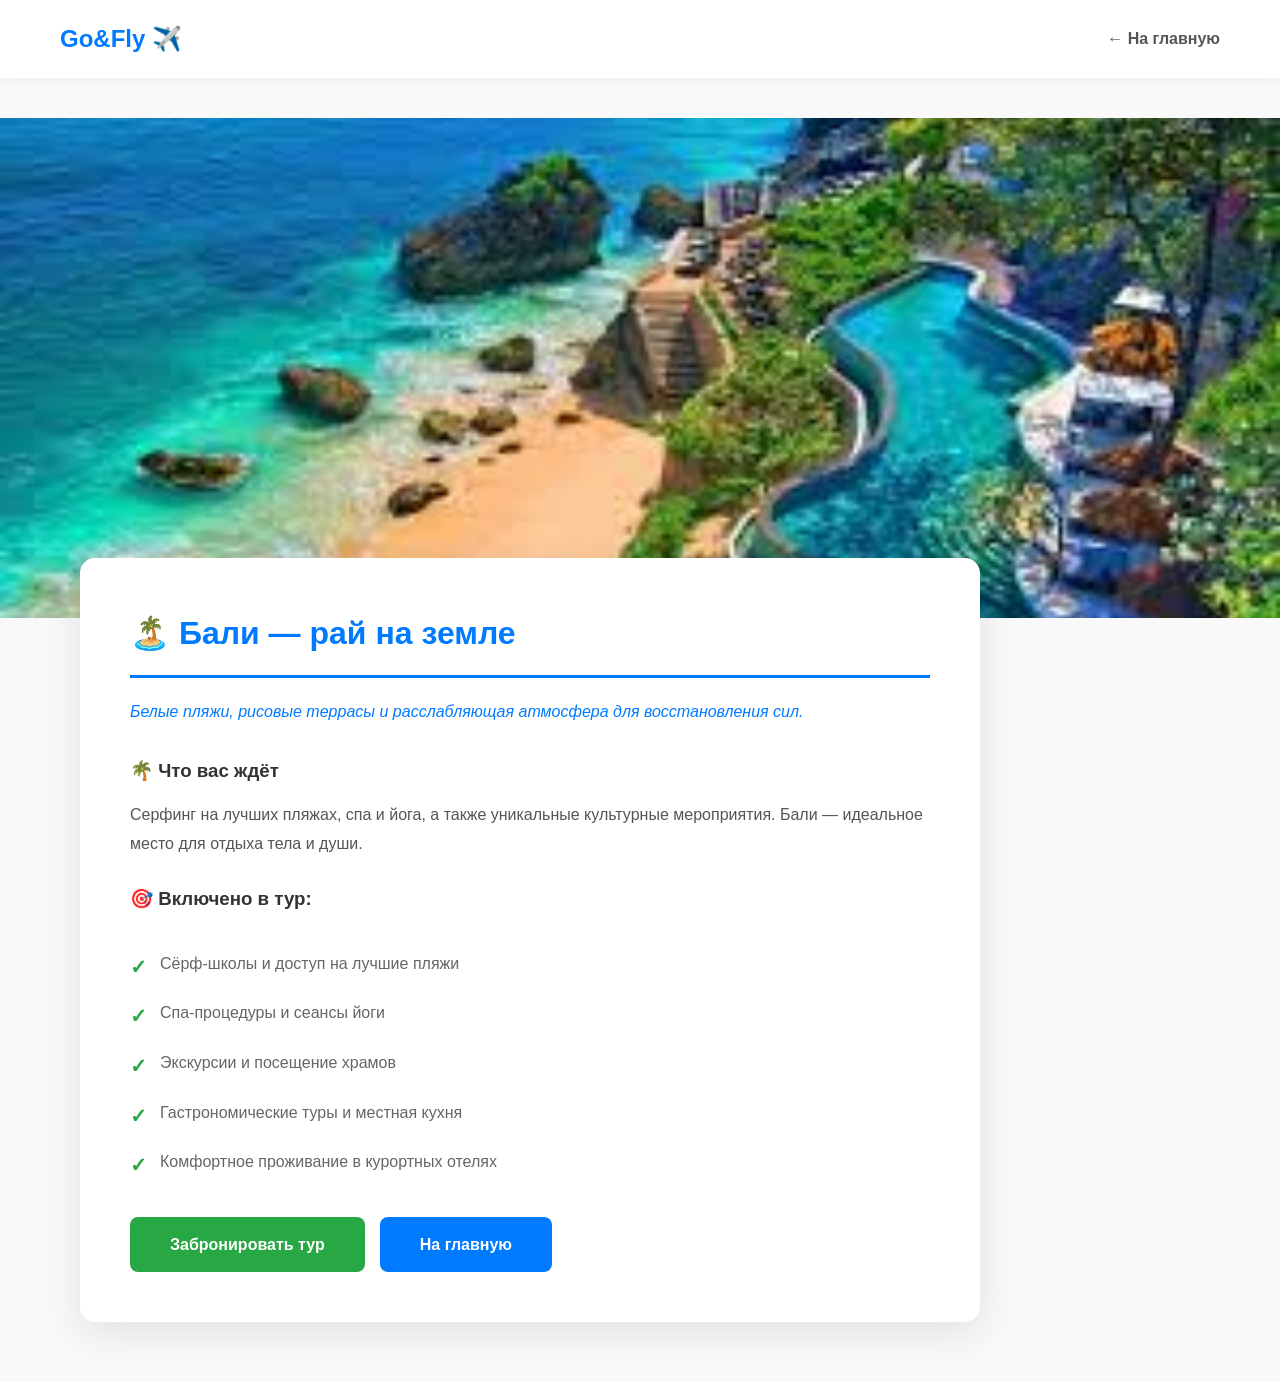
==== html/bali-tour.html @ 3ed0620d "skip" ====
<!DOCTYPE html>
<html lang="ru">
<head>
    <meta charset="UTF-8">
    <meta name="viewport" content="width=device-width, initial-scale=1.0">
    <title>Бали — Тур | Go&Fly</title>
    <link rel="stylesheet" href="../css/style.css">
    <style>
        .tour-hero {
            background: url('../image/Bali.jpg') center/cover no-repeat;
            height: 500px;
            position: relative;
            display: flex;
            align-items: center;
            justify-content: center;
        }

        .tour-content {
            background: white;
            border-radius: 15px;
            padding: 50px;
            max-width: 900px;
            margin: -60px 20px 0;
            box-shadow: 0 10px 40px rgba(0,0,0,0.1);
            position: relative;
            z-index: 10;
        }

        .tour-content h2 {
            color: #007bff;
            font-size: 32px;
            margin-bottom: 20px;
            border-bottom: 3px solid #007bff;
            padding-bottom: 15px;
        }

        .tour-content p {
            font-size: 16px;
            color: #555;
            line-height: 1.8;
            margin-bottom: 20px;
        }

        .tour-content ul {
            list-style: none;
            padding: 0;
            margin: 25px 0;
        }

        .tour-content li {
            padding: 12px 0;
            padding-left: 30px;
            position: relative;
            color: #666;
            font-size: 16px;
        }

        .tour-content li:before {
            content: "✓";
            position: absolute;
            left: 0;
            color: #28a745;
            font-weight: bold;
            font-size: 20px;
        }

        .tour-buttons {
            display: flex;
            gap: 15px;
            margin-top: 30px;
            flex-wrap: wrap;
        }

        .tour-buttons a {
            padding: 15px 40px;
            border-radius: 8px;
            text-decoration: none;
            font-weight: 600;
            transition: all 0.3s;
            cursor: pointer;
            display: inline-block;
        }

        .btn-book {
            background-color: #28a745;
            color: white;
        }

        .btn-book:hover {
            background-color: #218838;
            transform: translateY(-2px);
            box-shadow: 0 8px 15px rgba(40,167,69,0.3);
        }

        .btn-home {
            background-color: #007bff;
            color: white;
        }

        .btn-home:hover {
            background-color: #0056b3;
            transform: translateY(-2px);
            box-shadow: 0 8px 15px rgba(0,123,255,0.3);
        }

        .header-tour {
            background: white;
            padding: 20px 0;
            box-shadow: 0 2px 10px rgba(0,0,0,0.05);
            margin-bottom: 40px;
        }

        .header-tour .container {
            display: flex;
            justify-content: space-between;
            align-items: center;
        }

        .logo-tour {
            font-size: 24px;
            font-weight: 700;
            color: #007bff;
        }

        .nav-tour a {
            text-decoration: none;
            color: #555;
            font-weight: 600;
            transition: color 0.3s;
        }

        .nav-tour a:hover {
            color: #007bff;
        }

        @media (max-width: 768px) {
            .tour-content {
                padding: 30px 20px;
                margin: -40px 10px 0;
            }

            .tour-content h2 {
                font-size: 24px;
            }

            .tour-buttons {
                flex-direction: column;
            }

            .tour-buttons a {
                width: 100%;
                text-align: center;
            }

            .tour-hero {
                height: 300px;
            }

            .header-tour .container {
                flex-direction: column;
                gap: 15px;
            }
        }
    </style>
</head>
<body>
    <header class="header-tour">
        <div class="container">
            <div class="logo-tour">Go&Fly ✈️</div>
            <nav class="nav-tour">
                <a href="index.html">← На главную</a>
            </nav>
        </div>
    </header>

    <section class="tour-hero">
        <div class="hero-overlay"></div>
    </section>

    <section class="section" style="padding: 0 0 60px;">
        <div class="container">
            <div class="tour-content">
                <h2>🏝️ Бали — рай на земле</h2>
                <p style="font-style: italic; color: #007bff; margin-bottom: 20px;">Белые пляжи, рисовые террасы и расслабляющая атмосфера для восстановления сил.</p>
                
                <h3 style="color: #333; margin-top: 30px; margin-bottom: 15px;">🌴 Что вас ждёт</h3>
                <p>Серфинг на лучших пляжах, спа и йога, а также уникальные культурные мероприятия. Бали — идеальное место для отдыха тела и души.</p>
                
                <h3 style="color: #333; margin-top: 25px; margin-bottom: 15px;">🎯 Включено в тур:</h3>
                <ul>
                    <li>Сёрф-школы и доступ на лучшие пляжи</li>
                    <li>Спа-процедуры и сеансы йоги</li>
                    <li>Экскурсии и посещение храмов</li>
                    <li>Гастрономические туры и местная кухня</li>
                    <li>Комфортное проживание в курортных отелях</li>
                </ul>

                <div class="tour-buttons">
                    <a class="btn-book" href="../html/bron.html">Забронировать тур</a>
                    <a class="btn-home" href="../index.html">На главную</a>
                </div>
            </div>
        </div>
    </section>

    <script src="../js/script.js"></script>
</body>
</html>
---- css/style.css ----
/* ОБЩИЕ СТИЛИ */
* {
    margin: 0;
    padding: 0;
    box-sizing: border-box;
}

:root {
    /* Светлая тема */
    --bg-primary: #f9f9f9;
    --bg-secondary: #ffffff;
    --text-primary: #333;
    --text-secondary: #555;
    --border-color: rgba(0,0,0,0.1);
    --header-shadow: 0 2px 10px rgba(0,0,0,0.1);
}

body.dark-theme {
    /* Темная тема */
    --bg-primary: #1a1a1a;
    --bg-secondary: #2d2d2d;
    --text-primary: #e0e0e0;
    --text-secondary: #b0b0b0;
    --border-color: rgba(255,255,255,0.1);
    --header-shadow: 0 2px 10px rgba(0,0,0,0.5);
}

html {
    scroll-behavior: smooth;
}

body {
    font-family: 'Montserrat', sans-serif;
    color: var(--text-primary);
    line-height: 1.6;
    background-color: var(--bg-primary);
    transition: background-color 0.3s ease, color 0.3s ease;
}

.container {
    max-width: 1200px;
    margin: 0 auto;
    padding: 0 20px;
}

/* ШАПКА */
header {
    background-color: var(--bg-secondary);
    box-shadow: var(--header-shadow);
    position: sticky;
    top: 0;
    z-index: 1000;
    transition: background-color 0.3s ease, box-shadow 0.3s ease;
}

.header-container {
    display: flex;
    justify-content: space-between;
    align-items: center;
    height: 70px;
}

.logo {
    font-size: 24px;
    font-weight: 700;
    color: #007bff;
    text-transform: uppercase;
}

.nav-list {
    display: flex;
    list-style: none;
    align-items: center;
}

.nav-list li {
    position: relative;
    margin-left: 25px;
}

.nav-list a {
    text-decoration: none;
    color: var(--text-primary);
    font-weight: 600;
    font-size: 14px;
    text-transform: uppercase;
    transition: color 0.3s;
}

.nav-list a:hover {
    color: #007bff;
}

/* ВЫПАДАЮЩЕЕ МЕНЮ */
.dropdown-content {
    display: none;
    position: absolute;
    background-color: var(--bg-secondary);
    min-width: 200px;
    box-shadow: var(--header-shadow);
    top: 100%;
    left: 0;
    z-index: 1;
    border-radius: 5px;
    padding: 10px 0;
    transition: background-color 0.3s ease;
}

.dropdown-content a {
    display: block;
    padding: 10px 20px;
    text-transform: none;
    color: var(--text-secondary);
    transition: background-color 0.3s;
}

.dropdown-content a:hover {
    background-color: #f1f1f1;
    color: #007bff;
}

/* Показываем меню при наведении на li с классом dropdown */
.dropdown:hover .dropdown-content {
    display: block;
}

.arrow {
    font-size: 10px;
    margin-left: 5px;
}

/* ГЛАВНЫЙ БАННЕР (HERO) */
.hero {
    height: 600px;
    background: url('https://source.unsplash.com/1600x900/?beach,travel') no-repeat center center/cover;
    position: relative;
}

.hero-overlay {
    background: rgba(0, 0, 0, 0.4); /* Затемнение */
    height: 100%;
    display: flex;
    align-items: center;
    justify-content: center;
    text-align: center;
    color: white;
}

.hero-content h1 {
    font-size: 48px;
    margin-bottom: 20px;
}

.hero-content p {
    font-size: 20px;
    margin-bottom: 30px;
}

.main-btn {
    padding: 15px 40px;
    background-color: #ffd700;
    color: #333;
    border: none;
    border-radius: 30px;
    font-size: 18px;
    font-weight: bold;
    cursor: pointer;
    transition: transform 0.2s, background 0.2s;
}

.main-btn:hover {
    background-color: #ffea00;
    transform: scale(1.05);
}

/* СЕКЦИИ */
.section {
    padding: 80px 0;
}

.section-title {
    text-align: center;
    font-size: 36px;
    margin-bottom: 50px;
    color: #333;
}
var(--bg-primary)
.bg-light {
    background-color: #eef2f5;
}

/* КАРТОЧКИ */
.cards-grid {
    display: flex;
    justify-content: center;
    gap: 30px;
    flex-wrap: wrap;
}
var(--bg-secondary)
.card {
    background: white;
    border-radius: 15px;
    overflow: hidden;
    width: 350px;
    box-shadow: 0 10px 20px rgba(0,0,0,0.05);
    transition: transform 0.3s;
}

.card:hover {
    transform: translateY(-10px);
}

.card-img {
    height: 200px;
    background-size: cover;
    background-position: center;
}

.card-info {
    padding: 20px;
    text-align: center;
}

.buy-btn {
    margin-top: 15px;
    padding: 10px 25px;
    background-color: #007bff;
    color: white;
    border: none;
    border-radius: 20px;
    cursor: pointer;
}

.buy-btn:hover {
    background-color: #0056b3;
}

/* РАЗДЕЛИТЕЛЬ О НАС/КОМПАНИИ */
.split-section {
    display: flex;
    gap: 50px;
}

.text-block {
    flex: 1;
    background: var(--bg-secondary);
    padding: 40px;
    border-radius: 10px;
    box-shadow: 0 5px 15px rgba(0,0,0,0.05);
    transition: background-color 0.3s ease;
}

/* ФУТЕР */
footer {var(--bg-secondary);
    color: var(--text-secondary);
    padding: 50px 0 20px;
    border-top: 1px solid var(--border-color);
    transition: background-color 0.3s ease
    padding: 50px 0 20px;
}

.footer-content {
    display: flex;
    justify-content: space-between;
    margin-bottom: 30px;
}

.copyright {
    text-align: center;
    border-top: 1px solid #444;
    padding-top: 20px;
    font-size: 14px;
}

/* МОДАЛЬНОЕ ОКНО (СТИЛИ) */
.modal {
    display: none; /* Скрыто по умолчанию */
    position: fixed;
    z-index: 2000;
    left: 0;
    top: 0;
    width: 100%;
    height: 100%;
    background-color: rgba(0,0,0,0.7);
    animation: fadeIn 0.4s;
}

.modal-content {
    background-color: #fff;
    margin: 5% auto;
    padding: 40px;
    border-radius: 15px;
    width: 90%;
    max-width: 500px;
    position: relative;
    box-shadow: 0 5px 30px rgba(0,0,0,0.3);
}

.close-btn {
    position: absolute;
    top: 15px;
    right: 20px;
    font-size: 28px;
    font-weight: bold;
    color: #aaa;
    cursor: pointer;
}

.close-btn:hover {
    color: #000;
}

/* Форма в модальном окне */
.form-group {
    margin-bottom: 20px;
}

.form-group label {
    display: block;
    margin-bottom: 8px;
    font-weight: 600;
}

.form-group select, 
.form-group input[type="date"],
.form-group input[type="tel"] {
    width: 100%;
    padding: 10px;
    border: 1px solid #ddd;
    border-radius: 5px;
    font-size: 16px;
}

.submit-btn {
    width: 100%;
    padding: 15px;
    background-color: #28a745;
    color: white;
    font-size: 18px;
    border: none;
    border-radius: 5px;
    cursor: pointer;
}

.submit-btn:hover {
    background-color: #218838;
}

@keyframes fadeIn {
    from {opacity: 0;}
    to {opacity: 1;}
}

/* Стили для бронирования */
.booking-section {
    padding: 60px 0;
}
.booking-form {
    max-width: 600px;
    margin: 0 auto;
    background: #fff;
    padding: 30px;
    border-radius: 12px;
    box-shadow: 0 8px 30px rgba(0,0,0,0.06);
}
.booking-form .form-group {
    margin-bottom: 18px;
}
.booking-form label { font-weight: 700; margin-bottom: 8px; display: block; }
.booking-form input[type="email"],
.booking-form input[type="date"],
.booking-form select {
    width: 100%;
    padding: 12px;
    border: 1px solid #ddd;
    border-radius: 8px;
    font-size: 16px;
}
#bookingResult {
    display: none;
    margin-top: 15px;
    padding: 12px 16px;
    border-radius: 8px;
    background: #e9f7ef;
    color: #155724;
    border: 1px solid #c3e6cb;
}

/* ВАЛЮТЫ */
.currency-grid {
    display: grid;
    grid-template-columns: repeat(auto-fit, minmax(250px, 1fr));
    gap: 20px;
}
var(--bg-secondary);
    padding: 25px;
    border-radius: 12px;
    box-shadow: 0 5px 15px rgba(0,0,0,0.08);
    text-align: center;
    border-left: 4px solid #007bff;
    transition: background-color 0.3s ease0,0,0.08);
    text-align: center;
    border-left: 4px solid #007bff;
}

.currency-card h3 {
    color: #007bff;
    margin-bottom: 15px;
    font-size: 18px;
}

.exchange-rate {
    font-size: 16px;
    margin: 10px 0;
    font-weight: 600;
}

.currency-card small {
    color: #999;
    display: block;
    margin-top: 10px;
}

/* ОТЕЛИ */
.hotels-grid {
    display: grid;
    grid-template-columns: repeat(auto-fit, minmax(280px, 1fr));
    gap: 25px;
}

.hotel-card {var(--bg-secondary)
    background: white;
    border-radius: 12px;
    overflow: hidden;
    box-shadow: 0 8px 20px rgba(0,0,0,0.08);
    transition: transform 0.3s, box-shadow 0.3s;
}

.hotel-card:hover {
    transform: translateY(-8px);
    box-shadow: 0 12px 30px rgba(0,0,0,0.15);
}

.hotel-img {
    height: 220px;
    background-size: cover;
    background-position: center;
}

.hotel-info {
    padding: 20px;
}

.hotel-info h3 {
    color: #333;
    margin-bottom: 8px;
    font-size: 16px;
}

.hotel-location {
    color: #007bff;
    font-weight: 600;
    margin: 8px 0;
}

.hotel-price {
    font-size: 24px;
    color: #28a745;
    font-weight: 700;
    margin: 10px 0 5px;
}

.hotel-price-alt {
    font-size: 14px;
    color: #666;
    margin-bottom: 15px;
}

.book-hotel-btn {
    width: 100%;
    padding: 12px;
    background-color: #007bff;
    color: white;
    border: none;
    border-radius: 8px;
    cursor: pointer;
    font-weight: 600;
    transition: background 0.3s;
}

.book-hotel-btn:hover {
    background-color: #0056b3;
}

/* САМОЛЕТЫ */
.flights-grid {
    display: grid;
    grid-template-columns: repeat(auto-fit, minmax(300px, 1fr));
    gap: 25px;
}

.flight-card {var(--bg-secondary)
    background: white;
    border-radius: 12px;
    overflow: hidden;
    box-shadow: 0 8px 20px rgba(0,0,0,0.08);
    transition: transform 0.3s;
}

.flight-card:hover {
    transform: translateY(-8px);
}

.flight-header {
    background: linear-gradient(135deg, #007bff 0%, #0056b3 100%);
    padding: 20px;
    color: white;
}

.flight-route {
    display: flex;
    align-items: center;
    justify-content: center;
    gap: 15px;
    font-weight: 600;
    flex-wrap: wrap;
}

.flight-route .city {
    background: rgba(255,255,255,0.2);
    padding: 8px 15px;
    border-radius: 20px;
    font-size: 14px;
}

.arrow-flight {
    font-size: 20px;
    animation: slideArrow 1s infinite;
}

@keyframes slideArrow {
    0%, 100% { transform: translateX(0); }
    50% { transform: translateX(5px); }
}

.flight-details {
    padding: 20px;
}

.flight-details p {
    margin: 10px 0;
    font-size: 14px;
    color: #666;
}

.flight-details strong {
    color: #333;
}

.flight-price {
    font-size: 22px;
    color: #28a745;
    font-weight: 700;
    margin-top: 10px !important;
}

.flight-price-alt {
    font-size: 13px;
    color: #999;
}

.book-flight-btn {
    width: 100%;
    padding: 12px;
    background-color: #28a745;
    color: white;
    border: none;
    border-radius: 8px;
    cursor: pointer;
    font-weight: 600;
    margin-top: 10px;
    transition: background 0.3s;
}

.book-flight-btn:hover {
    background-color: #218838;
}

/* ПЕРЕКЛЮЧАТЕЛЬ ТЕМЫ */
.theme-toggle {
    position: relative;
    width: 60px;
    height: 30px;
    background-color: #ccc;
    border: none;
    border-radius: 30px;
    cursor: pointer;
    outline: none;
    transition: background-color 0.3s;
    box-shadow: 0 2px 5px rgba(0,0,0,0.2);
}

.theme-toggle.dark {
    background-color: #333;
}

.theme-toggle::before {
    content: '';
    position: absolute;
    width: 26px;
    height: 26px;
    border-radius: 50%;
    background-color: white;
    top: 2px;
    left: 2px;
    transition: left 0.3s;
    box-shadow: 0 2px 4px rgba(0,0,0,0.2);
}

.theme-toggle.dark::before {
    left: 32px;
}

.theme-icon {
    position: absolute;
    font-size: 14px;
    top: 50%;
    transform: translateY(-50%);
    z-index: 2;
    font-weight: bold;
}

.theme-icon.sun {
    left: 6px;
    color: #ffc107;
}

.theme-icon.moon {
    right: 6px;
    color: #4a90e2;
}

/* Адаптив для телефонов */
@media (max-width: 768px) {
    .header-container {
        flex-direction: column;
        height: auto;
        padding: 15px;
    }
    .nav-list {
        flex-direction: column;
        margin-top: 15px;
    }
    .nav-list li {
        margin: 10px 0;
    }
    .split-section {
        flex-direction: column;
    }
    
    .currency-grid,
    .hotels-grid,
    .flights-grid {
        grid-template-columns: 1fr;
    }
    
    .flight-route {
        flex-direction: column;
        gap: 10px;
    }
}
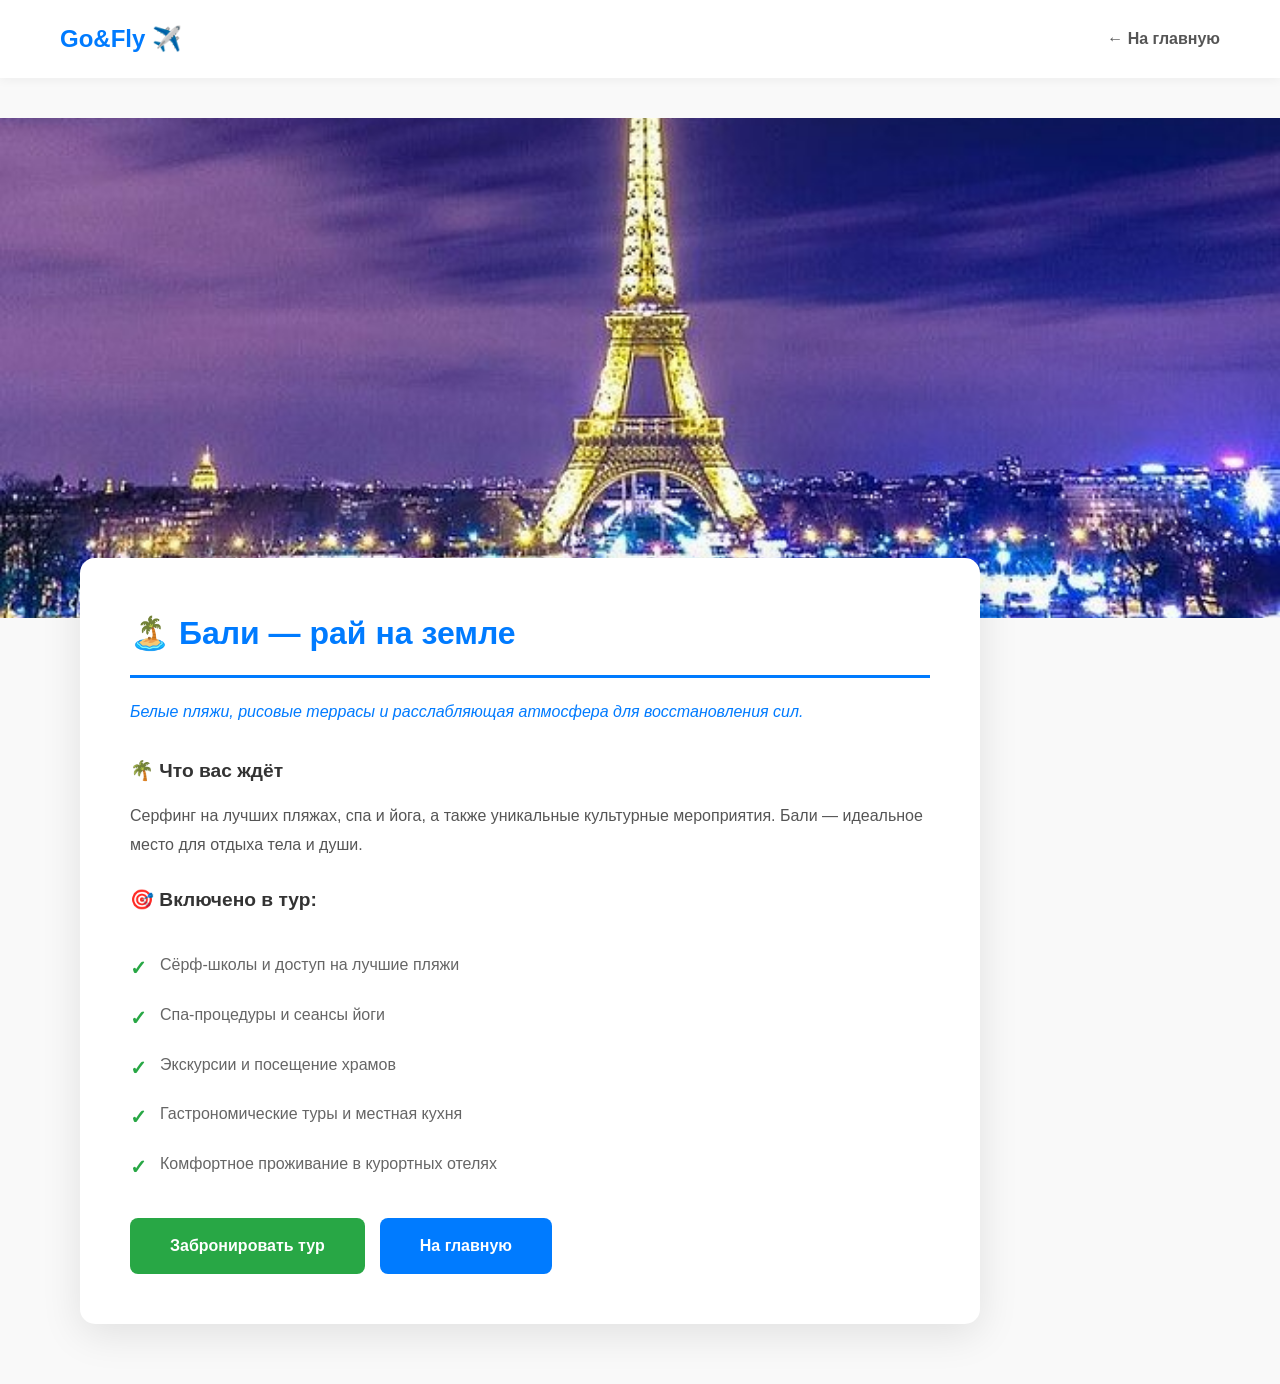
==== commit 86a4382c: "skip" ====
--- a/html/bali-tour.html
+++ b/html/bali-tour.html
@@ -5,163 +5,6 @@
     <meta name="viewport" content="width=device-width, initial-scale=1.0">
     <title>Бали — Тур | Go&Fly</title>
     <link rel="stylesheet" href="../css/style.css">
-    <style>
-        .tour-hero {
-            background: url('../image/Bali.jpg') center/cover no-repeat;
-            height: 500px;
-            position: relative;
-            display: flex;
-            align-items: center;
-            justify-content: center;
-        }
-
-        .tour-content {
-            background: white;
-            border-radius: 15px;
-            padding: 50px;
-            max-width: 900px;
-            margin: -60px 20px 0;
-            box-shadow: 0 10px 40px rgba(0,0,0,0.1);
-            position: relative;
-            z-index: 10;
-        }
-
-        .tour-content h2 {
-            color: #007bff;
-            font-size: 32px;
-            margin-bottom: 20px;
-            border-bottom: 3px solid #007bff;
-            padding-bottom: 15px;
-        }
-
-        .tour-content p {
-            font-size: 16px;
-            color: #555;
-            line-height: 1.8;
-            margin-bottom: 20px;
-        }
-
-        .tour-content ul {
-            list-style: none;
-            padding: 0;
-            margin: 25px 0;
-        }
-
-        .tour-content li {
-            padding: 12px 0;
-            padding-left: 30px;
-            position: relative;
-            color: #666;
-            font-size: 16px;
-        }
-
-        .tour-content li:before {
-            content: "✓";
-            position: absolute;
-            left: 0;
-            color: #28a745;
-            font-weight: bold;
-            font-size: 20px;
-        }
-
-        .tour-buttons {
-            display: flex;
-            gap: 15px;
-            margin-top: 30px;
-            flex-wrap: wrap;
-        }
-
-        .tour-buttons a {
-            padding: 15px 40px;
-            border-radius: 8px;
-            text-decoration: none;
-            font-weight: 600;
-            transition: all 0.3s;
-            cursor: pointer;
-            display: inline-block;
-        }
-
-        .btn-book {
-            background-color: #28a745;
-            color: white;
-        }
-
-        .btn-book:hover {
-            background-color: #218838;
-            transform: translateY(-2px);
-            box-shadow: 0 8px 15px rgba(40,167,69,0.3);
-        }
-
-        .btn-home {
-            background-color: #007bff;
-            color: white;
-        }
-
-        .btn-home:hover {
-            background-color: #0056b3;
-            transform: translateY(-2px);
-            box-shadow: 0 8px 15px rgba(0,123,255,0.3);
-        }
-
-        .header-tour {
-            background: white;
-            padding: 20px 0;
-            box-shadow: 0 2px 10px rgba(0,0,0,0.05);
-            margin-bottom: 40px;
-        }
-
-        .header-tour .container {
-            display: flex;
-            justify-content: space-between;
-            align-items: center;
-        }
-
-        .logo-tour {
-            font-size: 24px;
-            font-weight: 700;
-            color: #007bff;
-        }
-
-        .nav-tour a {
-            text-decoration: none;
-            color: #555;
-            font-weight: 600;
-            transition: color 0.3s;
-        }
-
-        .nav-tour a:hover {
-            color: #007bff;
-        }
-
-        @media (max-width: 768px) {
-            .tour-content {
-                padding: 30px 20px;
-                margin: -40px 10px 0;
-            }
-
-            .tour-content h2 {
-                font-size: 24px;
-            }
-
-            .tour-buttons {
-                flex-direction: column;
-            }
-
-            .tour-buttons a {
-                width: 100%;
-                text-align: center;
-            }
-
-            .tour-hero {
-                height: 300px;
-            }
-
-            .header-tour .container {
-                flex-direction: column;
-                gap: 15px;
-            }
-        }
-    </style>
 </head>
 <body>
     <header class="header-tour">
--- a/css/style.css
+++ b/css/style.css
@@ -65,6 +65,28 @@
     font-weight: 700;
     color: #007bff;
     text-transform: uppercase;
+}
+
+/* MOBILE MENU BUTTON */
+.mobile-menu-btn {
+    display: none;
+    background: none;
+    border: none;
+    font-size: 24px;
+    cursor: pointer;
+    color: var(--text-primary);
+    padding: 8px;
+    margin-right: 10px;
+    transition: all 0.3s;
+}
+
+.mobile-menu-btn:hover {
+    color: #007bff;
+    transform: scale(1.1);
+}
+
+.mobile-menu-btn.active {
+    color: #007bff;
 }
 
 .nav-list {
@@ -668,4 +690,1636 @@
         flex-direction: column;
         gap: 10px;
     }
+
+    /* Info cards для дополнительных услуг */
+    .info-card {
+        text-align: center;
+    }
+
+    .info-card .card-icon {
+        margin-bottom: 15px;
+    }
+}
+
+/* ИНФОРМАЦИОННЫЕ КАРТОЧКИ */
+.info-card {
+    display: flex;
+    flex-direction: column;
+    text-align: center;
+    transition: all 0.3s ease;
+}
+
+.info-card:hover {
+    transform: translateY(-8px);
+    box-shadow: 0 12px 30px rgba(0, 123, 255, 0.25) !important;
+}
+
+.card-icon {
+    font-size: 3em;
+    margin-bottom: 15px;
+    display: block;
+}
+
+.info-card .card-info {
+    display: flex;
+    flex-direction: column;
+    flex: 1;
+}
+
+.info-card h3 {
+    font-size: 1.4em;
+    margin-bottom: 10px;
+    color: var(--text-primary);
+}
+
+.info-card p {
+    font-size: 0.95em;
+    color: var(--text-secondary);
+    margin-bottom: 15px;
+    flex: 1;
+}
+
+.card-link {
+    display: inline-block;
+    padding: 10px 20px;
+    background: linear-gradient(135deg, #007bff, #0056b3);
+    color: white;
+    text-decoration: none;
+    border-radius: 8px;
+    transition: all 0.3s;
+    font-weight: 600;
+}
+
+.card-link:hover {
+    background: linear-gradient(135deg, #0056b3, #003d82);
+    transform: scale(1.05);
+}
+
+/* ===== VISA STYLES ===== */
+.visa-container {
+    max-width: 900px;
+    margin: 0 auto;
+    padding: 40px 20px;
+}
+
+.visa-header {
+    text-align: center;
+    margin-bottom: 50px;
+}
+
+.visa-header h1 {
+    font-size: 2.5em;
+    margin-bottom: 10px;
+    color: var(--text-primary);
+}
+
+.visa-header p {
+    font-size: 1.1em;
+    color: var(--text-secondary);
+}
+
+.visa-grid {
+    display: grid;
+    grid-template-columns: repeat(auto-fit, minmax(280px, 1fr));
+    gap: 25px;
+    margin-bottom: 40px;
+}
+
+.visa-card {
+    background: var(--bg-secondary);
+    border: 1px solid var(--border-color);
+    border-radius: 12px;
+    padding: 25px;
+    transition: all 0.3s ease;
+}
+
+.visa-card:hover {
+    transform: translateY(-5px);
+    box-shadow: 0 10px 25px rgba(0, 123, 255, 0.2);
+}
+
+.visa-card h3 {
+    font-size: 1.5em;
+    margin-bottom: 15px;
+    color: #007bff;
+}
+
+.visa-card .visa-flag {
+    font-size: 2.5em;
+    margin-bottom: 10px;
+}
+
+.visa-details {
+    list-style: none;
+    padding: 0;
+}
+
+.visa-details li {
+    padding: 10px 0;
+    border-bottom: 1px solid var(--border-color);
+    color: var(--text-secondary);
+}
+
+.visa-details li:last-child {
+    border-bottom: none;
+}
+
+.visa-details strong {
+    color: var(--text-primary);
+}
+
+.processing-time {
+    display: inline-block;
+    background: #e7f3ff;
+    color: #007bff;
+    padding: 8px 15px;
+    border-radius: 20px;
+    font-size: 0.9em;
+    margin-top: 10px;
+}
+
+body.dark-theme .processing-time {
+    background: rgba(0, 123, 255, 0.2);
+    color: #66b3ff;
+}
+
+.info-box {
+    background: var(--bg-secondary);
+    border-left: 4px solid #007bff;
+    padding: 20px;
+    margin-top: 40px;
+    border-radius: 8px;
+}
+
+.info-box h4 {
+    margin-bottom: 10px;
+    color: #007bff;
+}
+
+/* ===== INSURANCE STYLES ===== */
+.insurance-container {
+    max-width: 1000px;
+    margin: 0 auto;
+    padding: 40px 20px;
+}
+
+.insurance-header {
+    text-align: center;
+    margin-bottom: 50px;
+}
+
+.insurance-header h1 {
+    font-size: 2.5em;
+    margin-bottom: 10px;
+    color: var(--text-primary);
+}
+
+.insurance-header p {
+    font-size: 1.1em;
+    color: var(--text-secondary);
+}
+
+.insurance-grid {
+    display: grid;
+    grid-template-columns: repeat(auto-fit, minmax(300px, 1fr));
+    gap: 30px;
+    margin-bottom: 40px;
+}
+
+.insurance-plan {
+    background: var(--bg-secondary);
+    border: 2px solid var(--border-color);
+    border-radius: 12px;
+    overflow: hidden;
+    transition: all 0.3s ease;
+}
+
+.insurance-plan:hover {
+    transform: translateY(-10px);
+    box-shadow: 0 15px 35px rgba(0, 123, 255, 0.15);
+    border-color: #007bff;
+}
+
+.plan-header {
+    background: linear-gradient(135deg, #007bff, #0056b3);
+    color: white;
+    padding: 30px 20px;
+    text-align: center;
+}
+
+.plan-header h3 {
+    font-size: 1.8em;
+    margin-bottom: 10px;
+}
+
+.plan-price {
+    font-size: 2.2em;
+    font-weight: bold;
+    margin: 15px 0;
+}
+
+.plan-price span {
+    font-size: 0.6em;
+    display: block;
+    opacity: 0.9;
+}
+
+.plan-content {
+    padding: 25px;
+}
+
+.coverage-list {
+    list-style: none;
+    padding: 0;
+    margin-bottom: 25px;
+}
+
+.coverage-list li {
+    padding: 12px 0;
+    padding-left: 30px;
+    position: relative;
+    color: var(--text-secondary);
+    border-bottom: 1px solid var(--border-color);
+}
+
+.coverage-list li:last-child {
+    border-bottom: none;
+}
+
+.coverage-list li:before {
+    content: "✓";
+    position: absolute;
+    left: 0;
+    color: #28a745;
+    font-weight: bold;
+    font-size: 1.2em;
+}
+
+.plan-btn {
+    width: 100%;
+    padding: 15px;
+    background: #007bff;
+    color: white;
+    border: none;
+    border-radius: 8px;
+    font-size: 1em;
+    cursor: pointer;
+    transition: all 0.3s;
+    font-weight: 600;
+}
+
+.plan-btn:hover {
+    background: #0056b3;
+    transform: scale(1.02);
+}
+
+.popular-badge {
+    display: inline-block;
+    background: #ff6b6b;
+    color: white;
+    padding: 8px 15px;
+    border-radius: 20px;
+    font-size: 0.85em;
+    font-weight: bold;
+    position: relative;
+    top: -40px;
+    margin-bottom: -20px;
+}
+
+.insurance-comparison {
+    background: var(--bg-secondary);
+    border: 1px solid var(--border-color);
+    border-radius: 12px;
+    padding: 30px;
+    margin-bottom: 40px;
+    overflow-x: auto;
+}
+
+.comparison-table {
+    width: 100%;
+    border-collapse: collapse;
+}
+
+.comparison-table th {
+    background: #007bff;
+    color: white;
+    padding: 15px;
+    text-align: left;
+}
+
+.comparison-table td {
+    padding: 15px;
+    border-bottom: 1px solid var(--border-color);
+}
+
+.comparison-table tr:hover {
+    background: var(--bg-primary);
+}
+
+.info-section {
+    background: var(--bg-secondary);
+    border-left: 4px solid #007bff;
+    padding: 25px;
+    margin-bottom: 30px;
+    border-radius: 8px;
+}
+
+.info-section h4 {
+    margin-bottom: 15px;
+    color: #007bff;
+    font-size: 1.3em;
+}
+
+.info-section ul {
+    list-style: none;
+    padding: 0;
+}
+
+.info-section li {
+    padding: 8px 0;
+    color: var(--text-secondary);
+}
+
+.info-section li:before {
+    content: "→ ";
+    color: #007bff;
+    font-weight: bold;
+    margin-right: 8px;
+}
+
+/* ===== MEMO/CHECKLIST STYLES ===== */
+.memo-container {
+    max-width: 900px;
+    margin: 0 auto;
+    padding: 40px 20px;
+}
+
+.memo-header {
+    text-align: center;
+    margin-bottom: 50px;
+}
+
+.memo-header h1 {
+    font-size: 2.5em;
+    margin-bottom: 10px;
+    color: var(--text-primary);
+}
+
+.memo-header p {
+    font-size: 1.1em;
+    color: var(--text-secondary);
+}
+
+.memo-section {
+    background: var(--bg-secondary);
+    border: 1px solid var(--border-color);
+    border-radius: 12px;
+    margin-bottom: 25px;
+    overflow: hidden;
+}
+
+.section-title {
+    background: linear-gradient(135deg, #007bff, #0056b3);
+    color: white;
+    padding: 20px;
+    font-size: 1.3em;
+    font-weight: bold;
+    display: flex;
+    align-items: center;
+    gap: 12px;
+}
+
+.section-content {
+    padding: 25px;
+}
+
+.checklist {
+    list-style: none;
+    padding: 0;
+}
+
+.checklist li {
+    padding: 12px;
+    margin: 8px 0;
+    background: var(--bg-primary);
+    border-radius: 8px;
+    display: flex;
+    align-items: center;
+    cursor: pointer;
+    transition: all 0.2s;
+}
+
+.checklist li:hover {
+    background: var(--bg-secondary);
+    padding-left: 16px;
+}
+
+.checklist input[type="checkbox"] {
+    width: 20px;
+    height: 20px;
+    margin-right: 15px;
+    cursor: pointer;
+    accent-color: #007bff;
+}
+
+.checklist input[type="checkbox"]:checked + label {
+    text-decoration: line-through;
+    color: var(--text-secondary);
+}
+
+.checklist label {
+    flex: 1;
+    cursor: pointer;
+    margin: 0;
+    color: var(--text-primary);
+}
+
+.subsection {
+    margin-top: 20px;
+    padding-top: 20px;
+    border-top: 2px solid var(--border-color);
+}
+
+.subsection-title {
+    font-weight: bold;
+    color: #007bff;
+    margin-bottom: 12px;
+    display: flex;
+    align-items: center;
+    gap: 8px;
+}
+
+.progress-bar {
+    width: 100%;
+    height: 30px;
+    background: var(--bg-primary);
+    border-radius: 15px;
+    overflow: hidden;
+    margin-bottom: 25px;
+    display: flex;
+    align-items: center;
+    padding: 2px;
+}
+
+.progress-fill {
+    height: 100%;
+    background: linear-gradient(90deg, #28a745, #20c997);
+    border-radius: 13px;
+    width: 0%;
+    transition: width 0.3s;
+    display: flex;
+    align-items: center;
+    justify-content: center;
+    color: white;
+    font-weight: bold;
+    font-size: 0.85em;
+}
+
+.quick-tips {
+    background: #e7f3ff;
+    border-left: 4px solid #007bff;
+    padding: 20px;
+    border-radius: 8px;
+    margin-bottom: 25px;
+}
+
+body.dark-theme .quick-tips {
+    background: rgba(0, 123, 255, 0.1);
+}
+
+.quick-tips h4 {
+    color: #007bff;
+    margin-bottom: 12px;
+    display: flex;
+    align-items: center;
+    gap: 8px;
+}
+
+.quick-tips ul {
+    list-style: none;
+    padding: 0;
+}
+
+.quick-tips li {
+    padding: 6px 0;
+    color: var(--text-secondary);
+}
+
+.quick-tips li:before {
+    content: "💡 ";
+    margin-right: 8px;
+}
+
+.print-btn {
+    display: inline-block;
+    padding: 12px 30px;
+    background: #28a745;
+    color: white;
+    border: none;
+    border-radius: 8px;
+    cursor: pointer;
+    font-size: 1em;
+    transition: all 0.3s;
+    margin-top: 20px;
+}
+
+.print-btn:hover {
+    background: #218838;
+}
+
+@media print {
+    .back-btn, .print-btn, .theme-toggle, nav {
+        display: none;
+    }
+    
+    body {
+        background: white;
+    }
+
+    .memo-section {
+        page-break-inside: avoid;
+    }
+}
+
+/* ===== TOUR PAGES STYLES ===== */
+.tour-hero {
+    background: url('../image/paris.jpg') center/cover no-repeat;
+    height: 500px;
+    position: relative;
+    display: flex;
+    align-items: center;
+    justify-content: center;
+}
+
+.tour-content {
+    background: white;
+    border-radius: 15px;
+    padding: 50px;
+    max-width: 900px;
+    margin: -60px 20px 0;
+    box-shadow: 0 10px 40px rgba(0,0,0,0.1);
+    position: relative;
+    z-index: 10;
+}
+
+.tour-content h2 {
+    color: #007bff;
+    font-size: 32px;
+    margin-bottom: 20px;
+    border-bottom: 3px solid #007bff;
+    padding-bottom: 15px;
+}
+
+.tour-content h3 {
+    color: #333;
+    margin-top: 25px;
+    margin-bottom: 15px;
+    font-size: 1.2em;
+}
+
+.tour-content p {
+    font-size: 16px;
+    color: #555;
+    line-height: 1.8;
+    margin-bottom: 20px;
+}
+
+.tour-content ul {
+    list-style: none;
+    padding: 0;
+    margin: 25px 0;
+}
+
+.tour-content li {
+    padding: 12px 0;
+    padding-left: 30px;
+    position: relative;
+    color: #666;
+    font-size: 16px;
+}
+
+.tour-content li:before {
+    content: "✓";
+    position: absolute;
+    left: 0;
+    color: #28a745;
+    font-weight: bold;
+    font-size: 20px;
+}
+
+.tour-buttons {
+    display: flex;
+    gap: 15px;
+    margin-top: 30px;
+    flex-wrap: wrap;
+}
+
+.tour-buttons a {
+    padding: 15px 40px;
+    border-radius: 8px;
+    text-decoration: none;
+    font-weight: 600;
+    transition: all 0.3s;
+    cursor: pointer;
+    display: inline-block;
+}
+
+.btn-book {
+    background-color: #28a745;
+    color: white;
+}
+
+.btn-book:hover {
+    background-color: #218838;
+    transform: translateY(-2px);
+    box-shadow: 0 8px 15px rgba(40,167,69,0.3);
+}
+
+.btn-home {
+    background-color: #007bff;
+    color: white;
+}
+
+.btn-home:hover {
+    background-color: #0056b3;
+    transform: translateY(-2px);
+    box-shadow: 0 8px 15px rgba(0,123,255,0.3);
+}
+
+.header-tour {
+    background: white;
+    padding: 20px 0;
+    box-shadow: 0 2px 10px rgba(0,0,0,0.05);
+    margin-bottom: 40px;
+}
+
+.header-tour .container {
+    display: flex;
+    justify-content: space-between;
+    align-items: center;
+}
+
+.logo-tour {
+    font-size: 24px;
+    font-weight: 700;
+    color: #007bff;
+}
+
+.nav-tour a {
+    text-decoration: none;
+    color: #555;
+    font-weight: 600;
+    transition: color 0.3s;
+}
+
+.nav-tour a:hover {
+    color: #007bff;
+}
+
+@media (max-width: 768px) {
+    .tour-content {
+        padding: 30px 20px;
+        margin: -40px 10px 0;
+    }
+
+    .tour-content h2 {
+        font-size: 24px;
+    }
+
+    .tour-buttons {
+        flex-direction: column;
+    }
+
+    .tour-buttons a {
+        width: 100%;
+        text-align: center;
+    }
+
+    .tour-hero {
+        height: 300px;
+    }
+
+    .header-tour .container {
+        flex-direction: column;
+        gap: 15px;
+    }
+}
+
+.emergency-section {
+    background: #fff3cd;
+    border: 2px solid #ffc107;
+}
+
+body.dark-theme .emergency-section {
+    background: rgba(255, 193, 7, 0.1);
+}
+
+.emergency-section .section-title {
+    background: linear-gradient(135deg, #ff6b6b, #ff4757);
+}
+
+/* БРОНИРОВАНИЕ - ВКЛАДКИ И ОТЕЛИ */
+.booking-tabs {
+    display: flex;
+    gap: 15px;
+    margin-bottom: 30px;
+    justify-content: center;
+    flex-wrap: wrap;
+}
+
+.tab-btn {
+    padding: 12px 30px;
+    border: 2px solid #007bff;
+    background: white;
+    color: #007bff;
+    border-radius: 8px;
+    cursor: pointer;
+    font-weight: 600;
+    transition: all 0.3s;
+}
+
+.tab-btn.active {
+    background: #007bff;
+    color: white;
+}
+
+.tab-btn:hover {
+    background: #007bff;
+    color: white;
+}
+
+.tab-content {
+    display: none;
+}
+
+.tab-content.active {
+    display: block;
+}
+
+.hotel-grid-booking {
+    display: grid;
+    grid-template-columns: repeat(auto-fit, minmax(300px, 1fr));
+    gap: 25px;
+    margin-top: 30px;
+}
+
+.hotel-booking-card {
+    background: white;
+    border-radius: 12px;
+    overflow: hidden;
+    box-shadow: 0 8px 20px rgba(0,0,0,0.08);
+    transition: transform 0.3s;
+}
+
+.hotel-booking-card:hover {
+    transform: translateY(-8px);
+}
+
+.hotel-image {
+    width: 100%;
+    height: 250px;
+    background-size: cover;
+    background-position: center;
+}
+
+.hotel-booking-info {
+    padding: 20px;
+}
+
+.hotel-booking-info h3 {
+    color: #333;
+    margin-bottom: 10px;
+    font-size: 18px;
+}
+
+.hotel-location {
+    color: #007bff;
+    font-weight: 600;
+    margin: 8px 0;
+}
+
+.hotel-rating {
+    color: #ffc107;
+    font-size: 14px;
+    margin-bottom: 10px;
+}
+
+.hotel-price-booking {
+    font-size: 20px;
+    color: #28a745;
+    font-weight: 700;
+    margin: 10px 0;
+}
+
+.expand-form-btn {
+    width: 100%;
+    padding: 10px;
+    background-color: #007bff;
+    color: white;
+    border: none;
+    border-radius: 8px;
+    cursor: pointer;
+    font-weight: 600;
+    margin-top: 10px;
+    transition: background 0.3s;
+}
+
+.expand-form-btn:hover {
+    background-color: #0056b3;
+}
+
+.hotel-form-section {
+    display: none;
+    background: #f8f9fa;
+    padding: 20px;
+    border-radius: 8px;
+    margin-top: 20px;
+    border: 2px solid #e9ecef;
+}
+
+.hotel-form-section.show {
+    display: block;
+}
+
+.form-row {
+    display: grid;
+    grid-template-columns: repeat(auto-fit, minmax(200px, 1fr));
+    gap: 15px;
+}
+
+.hotel-form-section label {
+    font-weight: 600;
+    margin-bottom: 8px;
+    display: block;
+}
+
+.hotel-form-section input,
+.hotel-form-section select {
+    width: 100%;
+    padding: 10px;
+    border: 1px solid #ddd;
+    border-radius: 5px;
+    font-size: 14px;
+}
+
+.form-submit-row {
+    display: flex;
+    gap: 10px;
+    margin-top: 15px;
+}
+
+.book-btn {
+    flex: 1;
+    padding: 12px;
+    background-color: #28a745;
+    color: white;
+    border: none;
+    border-radius: 8px;
+    cursor: pointer;
+    font-weight: 600;
+    transition: background 0.3s;
+}
+
+.book-btn:hover {
+    background-color: #218838;
+}
+
+.cancel-btn {
+    flex: 1;
+    padding: 12px;
+    background-color: #6c757d;
+    color: white;
+    border: none;
+    border-radius: 8px;
+    cursor: pointer;
+    font-weight: 600;
+    transition: background 0.3s;
+}
+
+.cancel-btn:hover {
+    background-color: #5a6268;
+}
+
+.booking-result {
+    display: none;
+    margin-top: 15px;
+    padding: 15px;
+    border-radius: 8px;
+    background: #e9f7ef;
+    color: #155724;
+    border: 1px solid #c3e6cb;
+}
+
+.booking-result.show {
+    display: block;
+}
+
+/* ===== CAPTCHA VERIFICATION MODAL ===== */
+.captcha-modal {
+    position: fixed;
+    top: 0;
+    left: 0;
+    width: 100%;
+    height: 100%;
+    background: rgba(0, 0, 0, 0.7);
+    display: flex;
+    justify-content: center;
+    align-items: center;
+    z-index: 10000;
+    padding: 20px;
+    box-sizing: border-box;
+}
+
+.captcha-modal-content {
+    background: white;
+    border-radius: 12px;
+    padding: 40px;
+    max-width: 450px;
+    width: 100%;
+    box-shadow: 0 10px 40px rgba(0, 0, 0, 0.3);
+    animation: slideDown 0.3s ease-out;
+}
+
+@keyframes slideDown {
+    from {
+        transform: translateY(-50px);
+        opacity: 0;
+    }
+    to {
+        transform: translateY(0);
+        opacity: 1;
+    }
+}
+
+.captcha-header {
+    text-align: center;
+    margin-bottom: 30px;
+}
+
+.captcha-header h2 {
+    font-size: 22px;
+    color: #333;
+    margin-bottom: 8px;
+    font-weight: 700;
+}
+
+.captcha-header p {
+    font-size: 14px;
+    color: #666;
+}
+
+.captcha-body {
+    background: #f9f9f9;
+    border: 1px solid #e0e0e0;
+    border-radius: 8px;
+    padding: 20px;
+    margin-bottom: 20px;
+    display: flex;
+    align-items: flex-start;
+    gap: 15px;
+}
+
+.captcha-checkbox {
+    display: flex;
+    align-items: center;
+    gap: 12px;
+    flex: 1;
+}
+
+.captcha-input {
+    width: 24px;
+    height: 24px;
+    cursor: pointer;
+    accent-color: #007bff;
+    margin-top: 2px;
+    flex-shrink: 0;
+}
+
+.captcha-checkbox label {
+    display: flex;
+    flex-direction: column;
+    cursor: pointer;
+    font-weight: 600;
+    color: #333;
+}
+
+.captcha-checkbox label span {
+    font-size: 14px;
+    font-weight: 600;
+}
+
+.captcha-checkbox label small {
+    font-size: 11px;
+    color: #999;
+    font-weight: 400;
+    margin-top: 2px;
+}
+
+.captcha-logo {
+    width: 32px;
+    height: 32px;
+    flex-shrink: 0;
+}
+
+.captcha-footer {
+    margin-bottom: 20px;
+}
+
+.captcha-text {
+    font-size: 12px;
+    color: #999;
+    line-height: 1.4;
+    text-align: center;
+}
+
+.captcha-text a {
+    color: #007bff;
+    text-decoration: none;
+}
+
+.captcha-text a:hover {
+    text-decoration: underline;
+}
+
+.captcha-btn {
+    width: 100%;
+    padding: 12px;
+    background: linear-gradient(135deg, #007bff, #0056b3);
+    color: white;
+    border: none;
+    border-radius: 8px;
+    font-size: 16px;
+    font-weight: 600;
+    cursor: pointer;
+    transition: all 0.3s;
+    box-shadow: 0 4px 12px rgba(0, 123, 255, 0.3);
+}
+
+.captcha-btn:hover:not(:disabled) {
+    transform: translateY(-2px);
+    box-shadow: 0 6px 16px rgba(0, 123, 255, 0.4);
+}
+
+.captcha-btn:disabled {
+    opacity: 0.6;
+    cursor: not-allowed;
+}
+
+/* ===== RESPONSIVE DESIGN - MOBILE FIRST ===== */
+
+/* Extra Small Devices (320px - 480px) */
+@media (max-width: 480px) {
+    * {
+        margin: 0;
+        padding: 0;
+        box-sizing: border-box;
+    }
+
+    body {
+        font-size: 14px;
+    }
+
+    .container {
+        padding: 0 15px;
+    }
+
+    /* Header & Navigation */
+    header {
+        position: sticky;
+        top: 0;
+        z-index: 1000;
+    }
+
+    .header-container {
+        display: flex;
+        justify-content: space-between;
+        align-items: center;
+        padding: 12px 0;
+    }
+
+    .logo {
+        font-size: 18px;
+        font-weight: 700;
+    }
+
+    .mobile-menu-btn {
+        display: block;
+    }
+
+    nav ul.nav-list {
+        display: none;
+        position: absolute;
+        top: 60px;
+        left: 0;
+        right: 0;
+        background: var(--bg-secondary);
+        flex-direction: column;
+        width: 100%;
+        border-top: 1px solid var(--border-color);
+        max-height: 400px;
+        overflow-y: auto;
+    }
+
+    nav ul.nav-list.active {
+        display: flex;
+    }
+
+    nav ul.nav-list li {
+        padding: 12px 15px;
+        border-bottom: 1px solid var(--border-color);
+        width: 100%;
+        margin-left: 0;
+    }
+
+    nav ul.nav-list a {
+        font-size: 14px;
+    }
+
+    .dropdown-content {
+        position: static !important;
+        display: none;
+        background: #f5f5f5;
+        flex-direction: column;
+    }
+
+    .dropdown-content.show {
+        display: flex;
+    }
+
+    .dropdown-content a {
+        padding: 10px 15px;
+        font-size: 13px;
+        box-shadow: none;
+    }
+
+    .theme-toggle {
+        padding: 8px;
+    }
+
+    /* Hero Section */
+    .hero {
+        min-height: 300px;
+        padding: 40px 0;
+    }
+
+    .hero-content h1 {
+        font-size: 20px;
+        line-height: 1.3;
+        margin-bottom: 10px;
+    }
+
+    .hero-content p {
+        font-size: 13px;
+        margin-bottom: 15px;
+    }
+
+    .main-btn {
+        padding: 10px 20px;
+        font-size: 13px;
+    }
+
+    /* Section Titles */
+    .section-title {
+        font-size: 20px;
+        margin-bottom: 20px;
+    }
+
+    .section {
+        padding: 30px 0;
+    }
+
+    /* Cards Grid */
+    .cards-grid {
+        grid-template-columns: 1fr;
+        gap: 15px;
+    }
+
+    .card {
+        border-radius: 8px;
+    }
+
+    .card-img {
+        height: 200px;
+    }
+
+    .card-info {
+        padding: 15px;
+    }
+
+    .card-info h3 {
+        font-size: 16px;
+    }
+
+    .card-info p {
+        font-size: 13px;
+    }
+
+    .buy-btn {
+        padding: 8px 15px;
+        font-size: 13px;
+    }
+
+    /* Currency Grid */
+    .currency-grid {
+        grid-template-columns: 1fr;
+        gap: 15px;
+    }
+
+    .currency-card {
+        padding: 15px;
+    }
+
+    /* Hotels Grid */
+    .hotels-grid {
+        grid-template-columns: 1fr;
+        gap: 15px;
+    }
+
+    .hotel-card {
+        height: auto;
+    }
+
+    /* Flights Grid */
+    .flights-grid {
+        grid-template-columns: 1fr;
+        gap: 15px;
+    }
+
+    .flight-card {
+        padding: 15px;
+    }
+
+    /* Modal */
+    .modal {
+        padding: 15px;
+    }
+
+    .modal-content {
+        max-width: 95%;
+        padding: 20px;
+    }
+
+    .modal-header h2 {
+        font-size: 18px;
+    }
+
+    .form-group {
+        margin-bottom: 12px;
+    }
+
+    .form-group label {
+        font-size: 13px;
+    }
+
+    .form-group input,
+    .form-group select {
+        padding: 10px;
+        font-size: 14px;
+    }
+
+    .submit-btn {
+        padding: 10px;
+        font-size: 14px;
+        width: 100%;
+    }
+
+    /* Tabs */
+    .booking-tabs {
+        gap: 10px;
+        margin-bottom: 20px;
+    }
+
+    .tab-btn {
+        padding: 10px 16px;
+        font-size: 12px;
+        flex: 1;
+        min-width: 120px;
+    }
+
+    /* Hotel Booking Cards */
+    .hotel-grid-booking {
+        grid-template-columns: 1fr;
+        gap: 15px;
+    }
+
+    .hotel-booking-card {
+        margin-bottom: 0;
+    }
+
+    .hotel-image {
+        height: 200px;
+    }
+
+    .hotel-booking-info {
+        padding: 15px;
+    }
+
+    .hotel-booking-info h3 {
+        font-size: 16px;
+    }
+
+    .expand-form-btn {
+        padding: 10px;
+        font-size: 13px;
+    }
+
+    .hotel-form-section {
+        padding: 15px;
+        margin-top: 15px;
+    }
+
+    .form-row {
+        grid-template-columns: 1fr;
+        gap: 10px;
+    }
+
+    .hotel-form-section input,
+    .hotel-form-section select {
+        padding: 10px;
+        font-size: 14px;
+    }
+
+    .book-btn,
+    .cancel-btn {
+        padding: 10px;
+        font-size: 13px;
+    }
+
+    /* CAPTCHA Modal */
+    .captcha-modal-content {
+        padding: 20px;
+        max-width: 90%;
+    }
+
+    .captcha-header h2 {
+        font-size: 18px;
+    }
+
+    .captcha-header p {
+        font-size: 13px;
+    }
+
+    .captcha-body {
+        padding: 15px;
+        flex-direction: column;
+        gap: 10px;
+    }
+
+    .captcha-input {
+        width: 20px;
+        height: 20px;
+    }
+
+    .captcha-checkbox label span {
+        font-size: 13px;
+    }
+
+    .captcha-text {
+        font-size: 11px;
+    }
+
+    .captcha-btn {
+        padding: 10px;
+        font-size: 14px;
+    }
+
+    /* Visa Cards */
+    .visa-cards {
+        grid-template-columns: 1fr;
+    }
+
+    .visa-card {
+        margin-bottom: 15px;
+    }
+
+    /* Insurance Plans */
+    .insurance-plans {
+        grid-template-columns: 1fr;
+    }
+
+    .insurance-plan {
+        margin-bottom: 15px;
+    }
+
+    /* Dropdown */
+    .dropdown {
+        position: static;
+    }
+
+    .dropdown-content {
+        position: static;
+        display: none;
+        background: transparent;
+        box-shadow: none;
+    }
+
+    .dropdown-content.show {
+        display: flex;
+    }
+}
+
+/* Small Devices (480px - 768px) */
+@media (max-width: 768px) {
+    body {
+        font-size: 15px;
+    }
+
+    .container {
+        padding: 0 20px;
+    }
+
+    /* Header */
+    .header-container {
+        padding: 15px 0;
+    }
+
+    .logo {
+        font-size: 20px;
+    }
+
+    nav ul.nav-list {
+        display: none;
+    }
+
+    nav ul.nav-list.active {
+        display: flex;
+    }
+
+    /* Hero */
+    .hero {
+        min-height: 350px;
+        padding: 50px 0;
+    }
+
+    .hero-content h1 {
+        font-size: 24px;
+    }
+
+    .hero-content p {
+        font-size: 14px;
+    }
+
+    .main-btn {
+        padding: 11px 24px;
+        font-size: 14px;
+    }
+
+    /* Section Title */
+    .section-title {
+        font-size: 24px;
+        margin-bottom: 25px;
+    }
+
+    .section {
+        padding: 40px 0;
+    }
+
+    /* Cards Grid */
+    .cards-grid {
+        grid-template-columns: repeat(2, 1fr);
+        gap: 20px;
+    }
+
+    .card-img {
+        height: 220px;
+    }
+
+    .card-info {
+        padding: 18px;
+    }
+
+    .card-info h3 {
+        font-size: 17px;
+    }
+
+    /* Currency Grid */
+    .currency-grid {
+        grid-template-columns: repeat(2, 1fr);
+    }
+
+    /* Hotels & Flights Grid */
+    .hotels-grid,
+    .flights-grid {
+        grid-template-columns: repeat(2, 1fr);
+    }
+
+    /* Tabs */
+    .booking-tabs {
+        gap: 12px;
+    }
+
+    .tab-btn {
+        padding: 11px 22px;
+        font-size: 13px;
+    }
+
+    /* Hotel Cards */
+    .hotel-grid-booking {
+        grid-template-columns: repeat(2, 1fr);
+        gap: 20px;
+    }
+
+    .hotel-image {
+        height: 220px;
+    }
+
+    /* CAPTCHA Modal */
+    .captcha-modal-content {
+        padding: 30px;
+        max-width: 400px;
+    }
+
+    .captcha-header h2 {
+        font-size: 20px;
+    }
+
+    /* Visa Cards */
+    .visa-cards {
+        grid-template-columns: repeat(2, 1fr);
+    }
+
+    /* Insurance Plans */
+    .insurance-plans {
+        grid-template-columns: repeat(2, 1fr);
+    }
+
+    /* Forms */
+    .form-row {
+        grid-template-columns: repeat(2, 1fr);
+    }
+
+    .submit-btn {
+        padding: 11px;
+        font-size: 15px;
+    }
+}
+
+/* Medium Devices (768px - 1024px) */
+@media (max-width: 1024px) {
+    .cards-grid {
+        grid-template-columns: repeat(2, 1fr);
+    }
+
+    .currency-grid {
+        grid-template-columns: repeat(3, 1fr);
+    }
+
+    .hotels-grid {
+        grid-template-columns: repeat(2, 1fr);
+    }
+
+    .flights-grid {
+        grid-template-columns: repeat(2, 1fr);
+    }
+
+    .hotel-grid-booking {
+        grid-template-columns: repeat(2, 1fr);
+    }
+
+    .form-row {
+        grid-template-columns: repeat(2, 1fr);
+    }
+
+    .visa-cards {
+        grid-template-columns: repeat(2, 1fr);
+    }
+
+    .insurance-plans {
+        grid-template-columns: repeat(2, 1fr);
+    }
+}
+
+/* Large Devices (1024px and up) */
+@media (min-width: 1025px) {
+    .cards-grid {
+        grid-template-columns: repeat(3, 1fr);
+    }
+
+    .currency-grid {
+        grid-template-columns: repeat(4, 1fr);
+    }
+
+    .hotels-grid {
+        grid-template-columns: repeat(3, 1fr);
+    }
+
+    .flights-grid {
+        grid-template-columns: repeat(3, 1fr);
+    }
+
+    .hotel-grid-booking {
+        grid-template-columns: repeat(3, 1fr);
+    }
+
+    .form-row {
+        grid-template-columns: repeat(auto-fit, minmax(200px, 1fr));
+    }
+
+    .visa-cards {
+        grid-template-columns: repeat(3, 1fr);
+    }
+
+    .insurance-plans {
+        grid-template-columns: repeat(3, 1fr);
+    }
 }
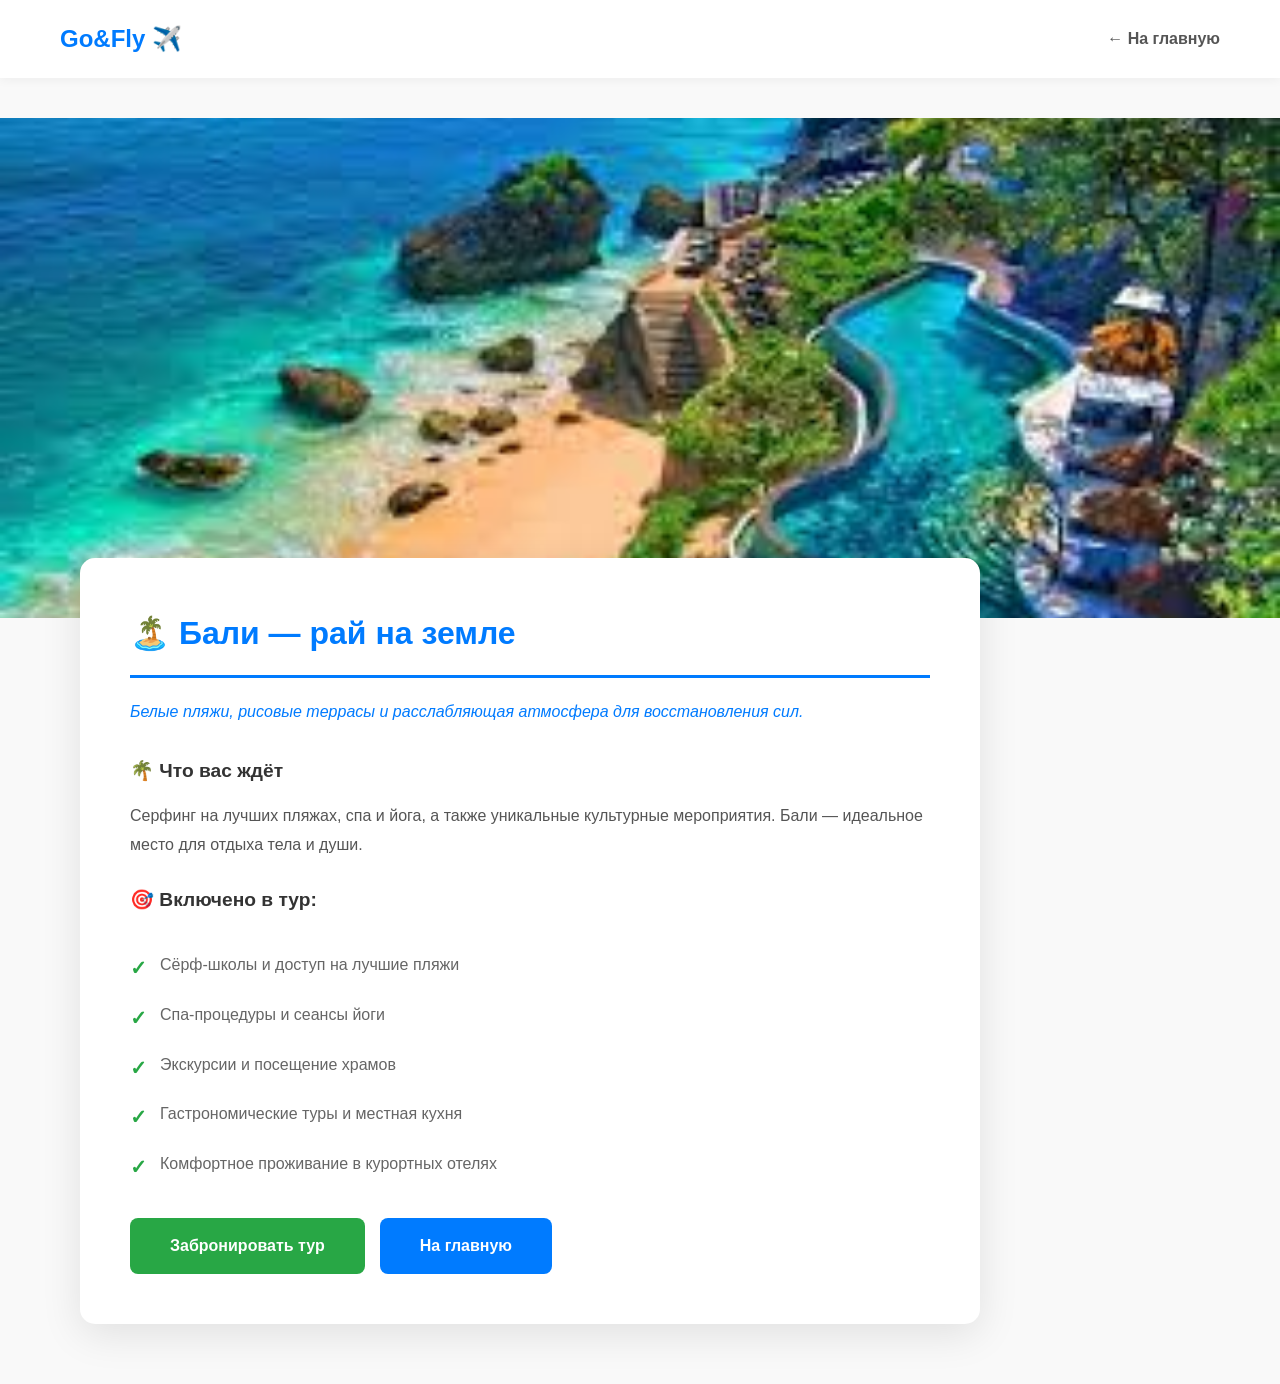
==== commit ea6170a6: "skip" ====
--- a/html/bali-tour.html
+++ b/html/bali-tour.html
@@ -16,7 +16,7 @@
         </div>
     </header>
 
-    <section class="tour-hero">
+    <section class="tour-hero" style="background: url('../image/Bali.jpg') center/cover no-repeat;">
         <div class="hero-overlay"></div>
     </section>
 
--- a/css/style.css
+++ b/css/style.css
@@ -43,6 +43,22 @@
     padding: 0 20px;
 }
 
+.top-links {
+    background-color: var(--bg-secondary);
+    border-bottom: 1px solid var(--border-color);
+}
+.top-links .top-links-container {
+    display: flex;
+    justify-content: space-between;
+    align-items: center;
+    padding: 8px 0;
+}
+.top-links .top-col a {
+    color: var(--text-primary);
+    text-decoration: none;
+    font-weight: 700;
+}
+
 /* ШАПКА */
 header {
     background-color: var(--bg-secondary);
@@ -58,6 +74,17 @@
     justify-content: space-between;
     align-items: center;
     height: 70px;
+}
+
+/* Highlighted card */
+.card.highlighted {
+    border: 3px solid #ffd700;
+    transform: translateY(-6px) scale(1.02);
+    box-shadow: 0 12px 30px rgba(255,215,0,0.15);
+}
+
+@media (max-width: 768px) {
+    .top-links .top-links-container { flex-direction: column; gap:8px; }
 }
 
 .logo {
@@ -206,21 +233,15 @@
     margin-bottom: 50px;
     color: #333;
 }
-var(--bg-primary)
-.bg-light {
-    background-color: #eef2f5;
-}
-
-/* КАРТОЧКИ */
-.cards-grid {
+    
     display: flex;
     justify-content: center;
     gap: 30px;
     flex-wrap: wrap;
 }
-var(--bg-secondary)
+
 .card {
-    background: white;
+    background: var(--bg-secondary);
     border-radius: 15px;
     overflow: hidden;
     width: 350px;
@@ -273,12 +294,12 @@
 }
 
 /* ФУТЕР */
-footer {var(--bg-secondary);
+footer {
+    background-color: var(--bg-secondary);
     color: var(--text-secondary);
     padding: 50px 0 20px;
     border-top: 1px solid var(--border-color);
-    transition: background-color 0.3s ease
-    padding: 50px 0 20px;
+    transition: background-color 0.3s ease;
 }
 
 .footer-content {
@@ -414,16 +435,15 @@
     grid-template-columns: repeat(auto-fit, minmax(250px, 1fr));
     gap: 20px;
 }
-var(--bg-secondary);
+.currency-card {
+    background: var(--bg-secondary);
     padding: 25px;
     border-radius: 12px;
     box-shadow: 0 5px 15px rgba(0,0,0,0.08);
     text-align: center;
     border-left: 4px solid #007bff;
-    transition: background-color 0.3s ease0,0,0.08);
-    text-align: center;
-    border-left: 4px solid #007bff;
-}
+    transition: background-color 0.3s ease;
+} 
 
 .currency-card h3 {
     color: #007bff;
@@ -450,13 +470,13 @@
     gap: 25px;
 }
 
-.hotel-card {var(--bg-secondary)
-    background: white;
+.hotel-card {
+    background: var(--bg-secondary);
     border-radius: 12px;
     overflow: hidden;
     box-shadow: 0 8px 20px rgba(0,0,0,0.08);
     transition: transform 0.3s, box-shadow 0.3s;
-}
+} 
 
 .hotel-card:hover {
     transform: translateY(-8px);
@@ -521,13 +541,13 @@
     gap: 25px;
 }
 
-.flight-card {var(--bg-secondary)
-    background: white;
+.flight-card {
+    background: var(--bg-secondary);
     border-radius: 12px;
     overflow: hidden;
     box-shadow: 0 8px 20px rgba(0,0,0,0.08);
     transition: transform 0.3s;
-}
+} 
 
 .flight-card:hover {
     transform: translateY(-8px);
